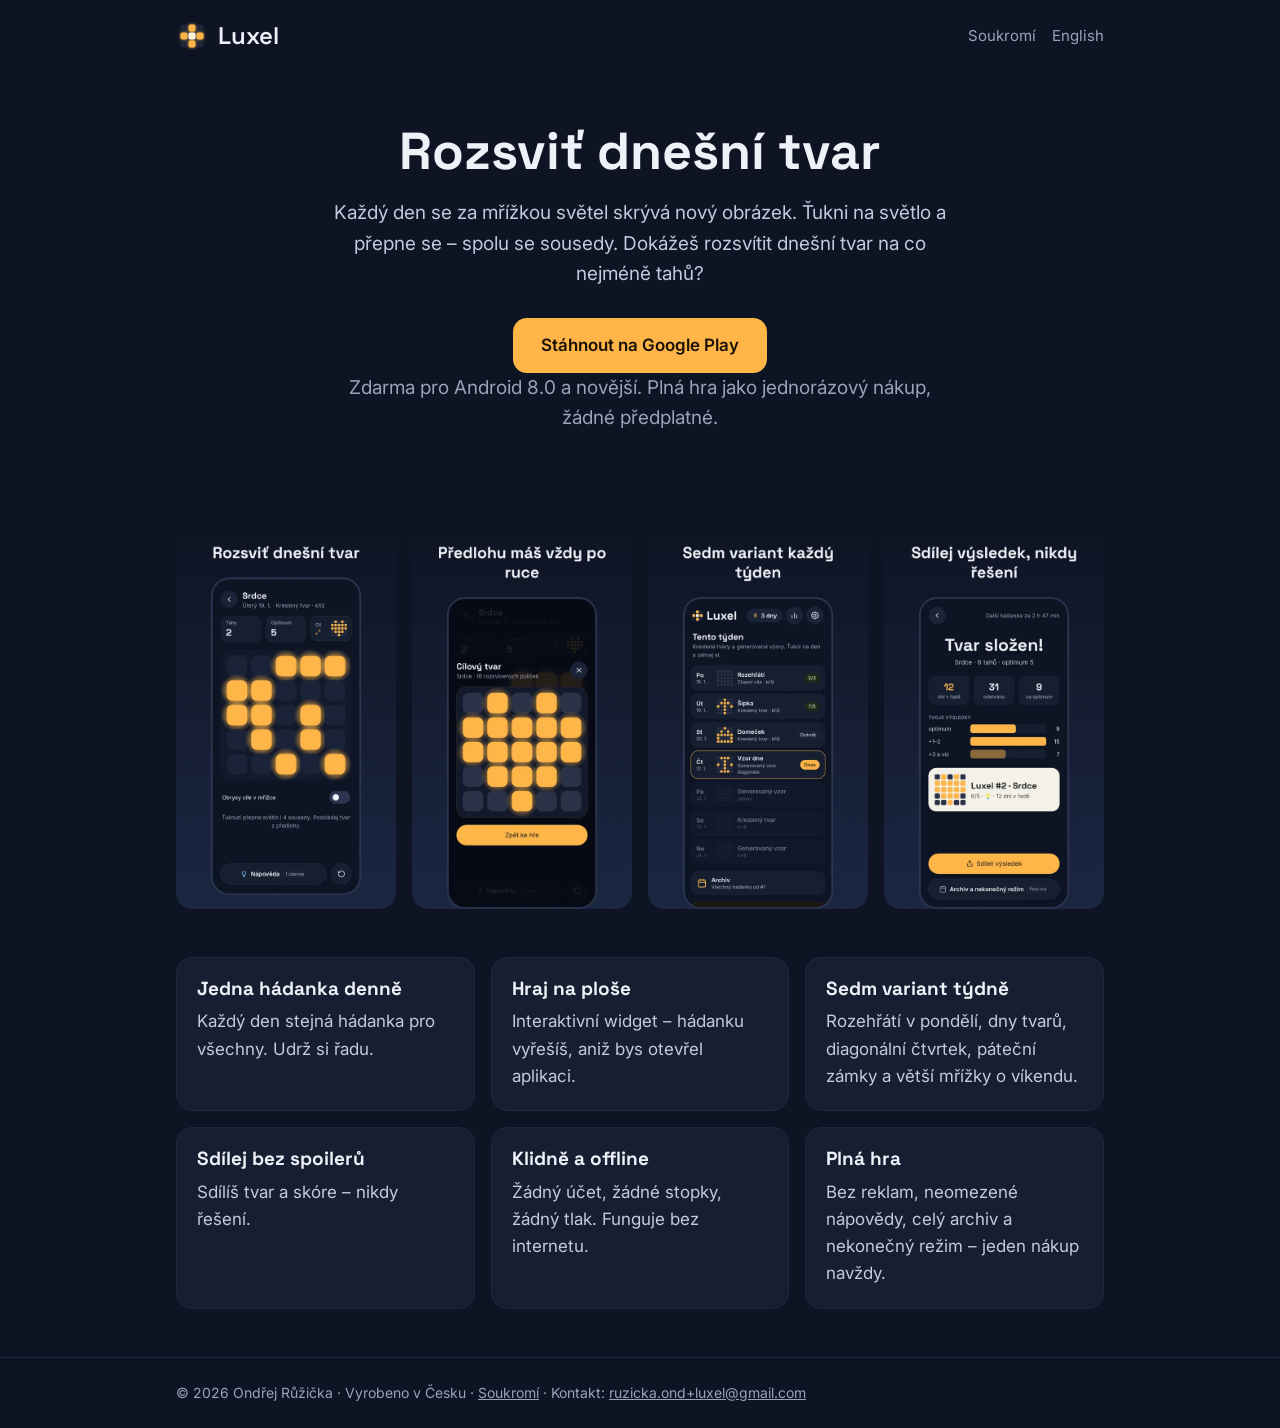
==== cs/index.html @ 6099f9c6 "feat: landing page, privacy policy and app-ads.txt Co-Authored-By: Claude Opus 5.5 (1M context) <nor" ====
<!doctype html>
<html lang="cs">
<head>
<meta charset="utf-8">
<meta name="viewport" content="width=device-width, initial-scale=1">
<title>Luxel: Daily Light Puzzle</title>
<meta name="description" content="Klidná denní logická hra pro Android. Rozsviť dnešní tvar na co nejméně tahů – přímo na ploše.">
<link rel="canonical" href="https://ruzickaond.github.io/luxel-web/cs/">
<link rel="alternate" hreflang="en" href="https://ruzickaond.github.io/luxel-web/">
<meta property="og:title" content="Luxel: Daily Light Puzzle">
<meta property="og:description" content="Klidná denní logická hra pro Android. Rozsviť dnešní tvar na co nejméně tahů – přímo na ploše.">
<meta property="og:image" content="https://ruzickaond.github.io/luxel-web/img/cs/og.png">
<meta name="theme-color" content="#0E1424">
<link rel="icon" href="../favicon.ico" sizes="48x48">
<link rel="icon" href="../favicon.svg" type="image/svg+xml">
<link rel="apple-touch-icon" href="../apple-touch-icon.png">
<link rel="manifest" href="../site.webmanifest">
<link rel="preconnect" href="https://fonts.googleapis.com">
<link rel="preconnect" href="https://fonts.gstatic.com" crossorigin>
<link href="https://fonts.googleapis.com/css2?family=Inter:wght@400;600&family=Space+Grotesk:wght@500;600&display=swap" rel="stylesheet">
<link rel="stylesheet" href="../style.css">
</head>
<body>
<div class="wrap"><header class="top">
<a class="brand" href="../cs/"><img src="../favicon.svg" alt="">Luxel</a>
<nav><a href="../cs/privacy/">Soukromí</a><a href="../" hreflang="en">English</a></nav>
</header></div>
<main class="wrap">
<section class="hero">
<h1>Rozsviť dnešní tvar</h1>
<p>Každý den se za mřížkou světel skrývá nový obrázek. Ťukni na světlo a přepne se – spolu se sousedy. Dokážeš rozsvítit dnešní tvar na co nejméně tahů?</p>
<a class="cta" href="https://play.google.com/store/apps/details?id=app.luxel">Stáhnout na Google Play</a>
<p class="note">Zdarma pro Android 8.0 a novější. Plná hra jako jednorázový nákup, žádné předplatné.</p>
</section>
<section class="shots">
<img src="../img/cs/02-game.webp" width="540" height="960" loading="lazy" alt="Hra">
<img src="../img/cs/03-target.webp" width="540" height="960" loading="lazy" alt="Cílový tvar">
<img src="../img/cs/04-week.webp" width="540" height="960" loading="lazy" alt="Týden variant">
<img src="../img/cs/05-result.webp" width="540" height="960" loading="lazy" alt="Výsledek">
<img src="../img/cs/06-archive.webp" width="540" height="960" loading="lazy" alt="Archiv">
</section>
<section class="features">
<div class="card"><h3>Jedna hádanka denně</h3><p>Každý den stejná hádanka pro všechny. Udrž si řadu.</p></div>
<div class="card"><h3>Hraj na ploše</h3><p>Interaktivní widget – hádanku vyřešíš, aniž bys otevřel aplikaci.</p></div>
<div class="card"><h3>Sedm variant týdně</h3><p>Rozehřátí v pondělí, dny tvarů, diagonální čtvrtek, páteční zámky a větší mřížky o víkendu.</p></div>
<div class="card"><h3>Sdílej bez spoilerů</h3><p>Sdílíš tvar a skóre – nikdy řešení.</p></div>
<div class="card"><h3>Klidně a offline</h3><p>Žádný účet, žádné stopky, žádný tlak. Funguje bez internetu.</p></div>
<div class="card"><h3>Plná hra</h3><p>Bez reklam, neomezené nápovědy, celý archiv a nekonečný režim – jeden nákup navždy.</p></div>
</section>
</main>
<footer><div class="wrap">© 2026 Ondřej Růžička · Vyrobeno v Česku · <a href="../cs/privacy/">Soukromí</a> · Kontakt: <a href="mailto:ruzicka.ond+luxel@gmail.com">ruzicka.ond+luxel@gmail.com</a></div></footer>
</body>
</html>
---- style.css ----
:root {
  --bg: #0E1424; --surface: #161E31; --border: #1E2740; --text: #EEF1F7;
  --text2: #C3CADB; --muted: #9AA3B8; --light: #FFB547; --on-light: #1A1206;
}
* { box-sizing: border-box; }
html { -webkit-text-size-adjust: 100%; }
body {
  margin: 0; background: var(--bg); color: var(--text2);
  font: 17px/1.6 "Inter", system-ui, -apple-system, "Segoe UI", Roboto, sans-serif;
}
h1, h2, h3, .brand { font-family: "Space Grotesk", system-ui, sans-serif; color: var(--text); line-height: 1.2; }
a { color: var(--light); }
.wrap { max-width: 960px; margin: 0 auto; padding: 0 16px; }
header.top { display: flex; align-items: center; justify-content: space-between; padding: 20px 0; }
.brand { display: flex; align-items: center; gap: 10px; font-size: 24px; font-weight: 600; text-decoration: none; color: var(--text); }
.brand img { width: 32px; height: 32px; }
nav a { color: var(--muted); text-decoration: none; margin-left: 16px; font-size: 15px; }
nav a:hover { color: var(--text); }
.hero { padding: 48px 0 32px; text-align: center; }
.hero h1 { font-size: clamp(32px, 6vw, 52px); margin: 0 0 16px; }
.hero p { font-size: 19px; max-width: 620px; margin: 0 auto 28px; }
.cta {
  display: inline-block; background: var(--light); color: var(--on-light); font-weight: 600;
  padding: 14px 28px; border-radius: 14px; text-decoration: none;
}
.note { color: var(--muted); font-size: 14px; margin-top: 12px; }
.shots { display: flex; gap: 16px; overflow-x: auto; padding: 24px 0; scroll-snap-type: x mandatory; }
.shots img { width: 220px; height: auto; border-radius: 16px; flex: none; scroll-snap-align: center; }
.features { display: grid; grid-template-columns: repeat(auto-fit, minmax(260px, 1fr)); gap: 16px; padding: 24px 0 48px; }
.card { background: var(--surface); border: 1px solid var(--border); border-radius: 16px; padding: 20px; }
.card h3 { margin: 0 0 8px; font-size: 19px; }
.card p { margin: 0; }
.doc { max-width: 760px; padding: 24px 16px 48px; }
.doc h1 { font-size: clamp(28px, 7vw, 36px); overflow-wrap: anywhere; }
.doc h2 { font-size: 22px; margin-top: 36px; }
.doc table { width: 100%; border-collapse: collapse; font-size: 15px; }
.doc th, .doc td { text-align: left; vertical-align: top; padding: 10px 8px; border-bottom: 1px solid var(--border); }
.doc th { color: var(--text); }
.table-scroll { overflow-x: auto; }
footer { border-top: 1px solid var(--border); padding: 24px 0; color: var(--muted); font-size: 14px; }
footer a { color: var(--muted); }
p, li { overflow-wrap: break-word; }
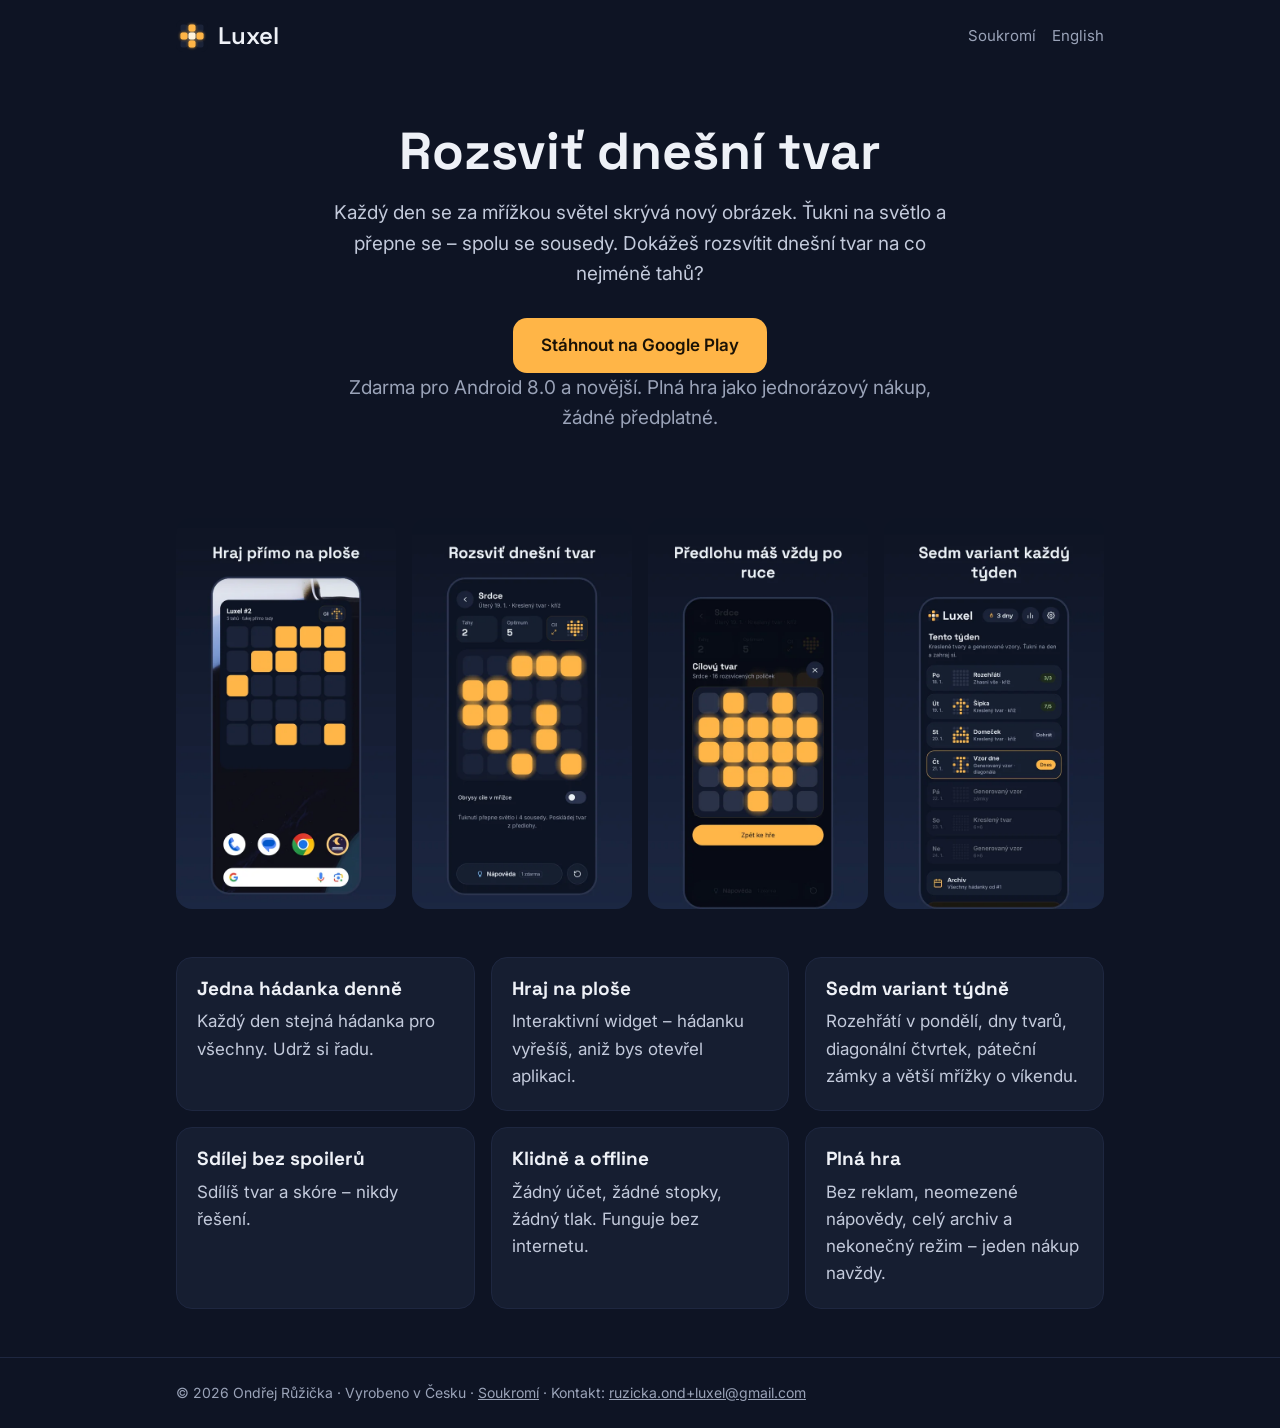
==== commit 0fa0275f: "feat: widget screenshot on the landing page Co-Authored-By: Claude Opus 5.5 (1M context) <noreply@an" ====
--- a/cs/index.html
+++ b/cs/index.html
@@ -33,6 +33,7 @@
 <p class="note">Zdarma pro Android 8.0 a novější. Plná hra jako jednorázový nákup, žádné předplatné.</p>
 </section>
 <section class="shots">
+<img src="../img/cs/01-widget.webp" width="540" height="960" loading="lazy" alt="Widget na ploše">
 <img src="../img/cs/02-game.webp" width="540" height="960" loading="lazy" alt="Hra">
 <img src="../img/cs/03-target.webp" width="540" height="960" loading="lazy" alt="Cílový tvar">
 <img src="../img/cs/04-week.webp" width="540" height="960" loading="lazy" alt="Týden variant">
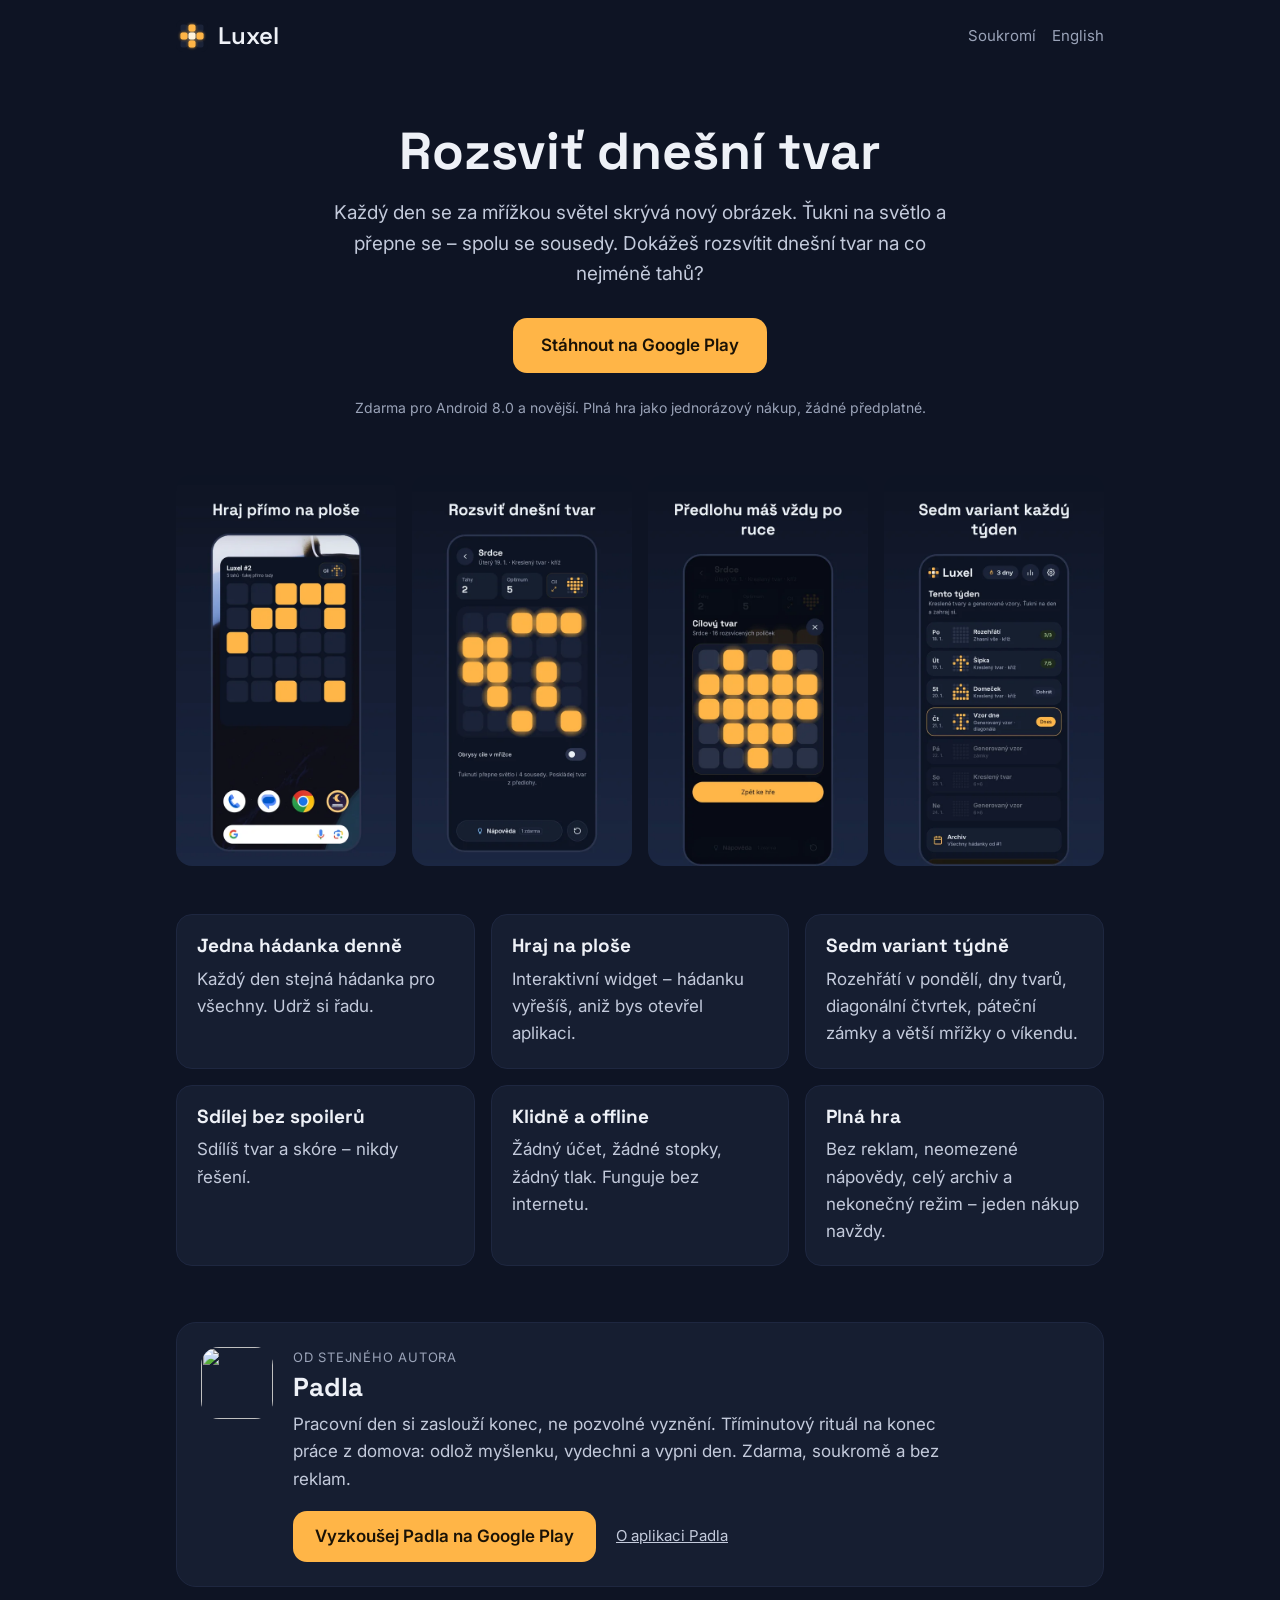
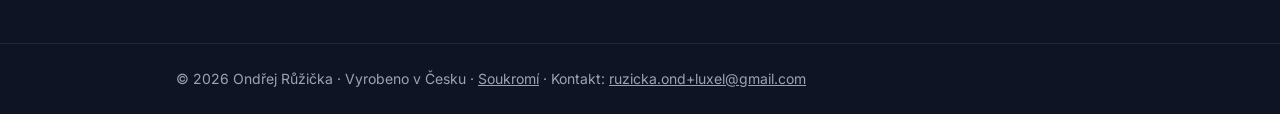
==== commit 005df5ad: "feat: more space under the Play button and a ClockOut cross-promo Co-Authored-By: Claude Opus 5.5 <n" ====
--- a/cs/index.html
+++ b/cs/index.html
@@ -48,6 +48,20 @@
 <div class="card"><h3>Klidně a offline</h3><p>Žádný účet, žádné stopky, žádný tlak. Funguje bez internetu.</p></div>
 <div class="card"><h3>Plná hra</h3><p>Bez reklam, neomezené nápovědy, celý archiv a nekonečný režim – jeden nákup navždy.</p></div>
 </section>
+<section class="promo" aria-labelledby="promo-title">
+<div class="promo-card">
+<img src="https://ruzickaond.github.io/clockout-app-web/android-chrome-192x192.png" width="72" height="72" alt="" loading="lazy">
+<div>
+<p class="promo-eyebrow">Od stejného autora</p>
+<h2 id="promo-title">Padla</h2>
+<p class="pitch">Pracovní den si zaslouží konec, ne pozvolné vyznění. Tříminutový rituál na konec práce z domova: odlož myšlenku, vydechni a vypni den. Zdarma, soukromě a bez reklam.</p>
+<div class="promo-actions">
+<a class="cta" href="https://play.google.com/store/apps/details?id=org.clockout&amp;hl=cs&amp;referrer=utm_source%3Dluxel-web%26utm_medium%3Dcross_promo">Vyzkoušej Padla na Google Play</a>
+<a class="more" href="https://ruzickaond.github.io/clockout-app-web/cs/">O aplikaci Padla</a>
+</div>
+</div>
+</div>
+</section>
 </main>
 <footer><div class="wrap">© 2026 Ondřej Růžička · Vyrobeno v Česku · <a href="../cs/privacy/">Soukromí</a> · Kontakt: <a href="mailto:ruzicka.ond+luxel@gmail.com">ruzicka.ond+luxel@gmail.com</a></div></footer>
 </body>
--- a/style.css
+++ b/style.css
@@ -23,13 +23,30 @@
   display: inline-block; background: var(--light); color: var(--on-light); font-weight: 600;
   padding: 14px 28px; border-radius: 14px; text-decoration: none;
 }
-.note { color: var(--muted); font-size: 14px; margin-top: 12px; }
+/* .hero p would zero the top margin, so the note needs the more specific selector. */
+.hero .note { color: var(--muted); font-size: 14px; margin: 24px auto 0; }
 .shots { display: flex; gap: 16px; overflow-x: auto; padding: 24px 0; scroll-snap-type: x mandatory; }
 .shots img { width: 220px; height: auto; border-radius: 16px; flex: none; scroll-snap-align: center; }
 .features { display: grid; grid-template-columns: repeat(auto-fit, minmax(260px, 1fr)); gap: 16px; padding: 24px 0 48px; }
 .card { background: var(--surface); border: 1px solid var(--border); border-radius: 16px; padding: 20px; }
 .card h3 { margin: 0 0 8px; font-size: 19px; }
 .card p { margin: 0; }
+.promo { padding: 8px 0 56px; }
+.promo-card {
+  display: grid; grid-template-columns: 72px 1fr; gap: 20px; align-items: start;
+  background: var(--surface); border: 1px solid var(--border); border-radius: 20px; padding: 24px;
+}
+.promo-card img { width: 72px; height: 72px; border-radius: 18px; }
+.promo-eyebrow { margin: 0 0 4px; color: var(--muted); font-size: 13px; letter-spacing: .06em; text-transform: uppercase; }
+.promo h2 { margin: 0 0 8px; font-size: 26px; }
+.promo p.pitch { margin: 0 0 18px; max-width: 60ch; }
+.promo-actions { display: flex; flex-wrap: wrap; gap: 12px 20px; align-items: center; }
+.promo-actions .cta { padding: 12px 22px; }
+.promo-actions .more { color: var(--text2); font-size: 15px; }
+@media (max-width: 520px) {
+  .promo-card { grid-template-columns: 1fr; padding: 20px; }
+  .promo-card img { width: 56px; height: 56px; border-radius: 14px; }
+}
 .doc { max-width: 760px; padding: 24px 16px 48px; }
 .doc h1 { font-size: clamp(28px, 7vw, 36px); overflow-wrap: anywhere; }
 .doc h2 { font-size: 22px; margin-top: 36px; }
